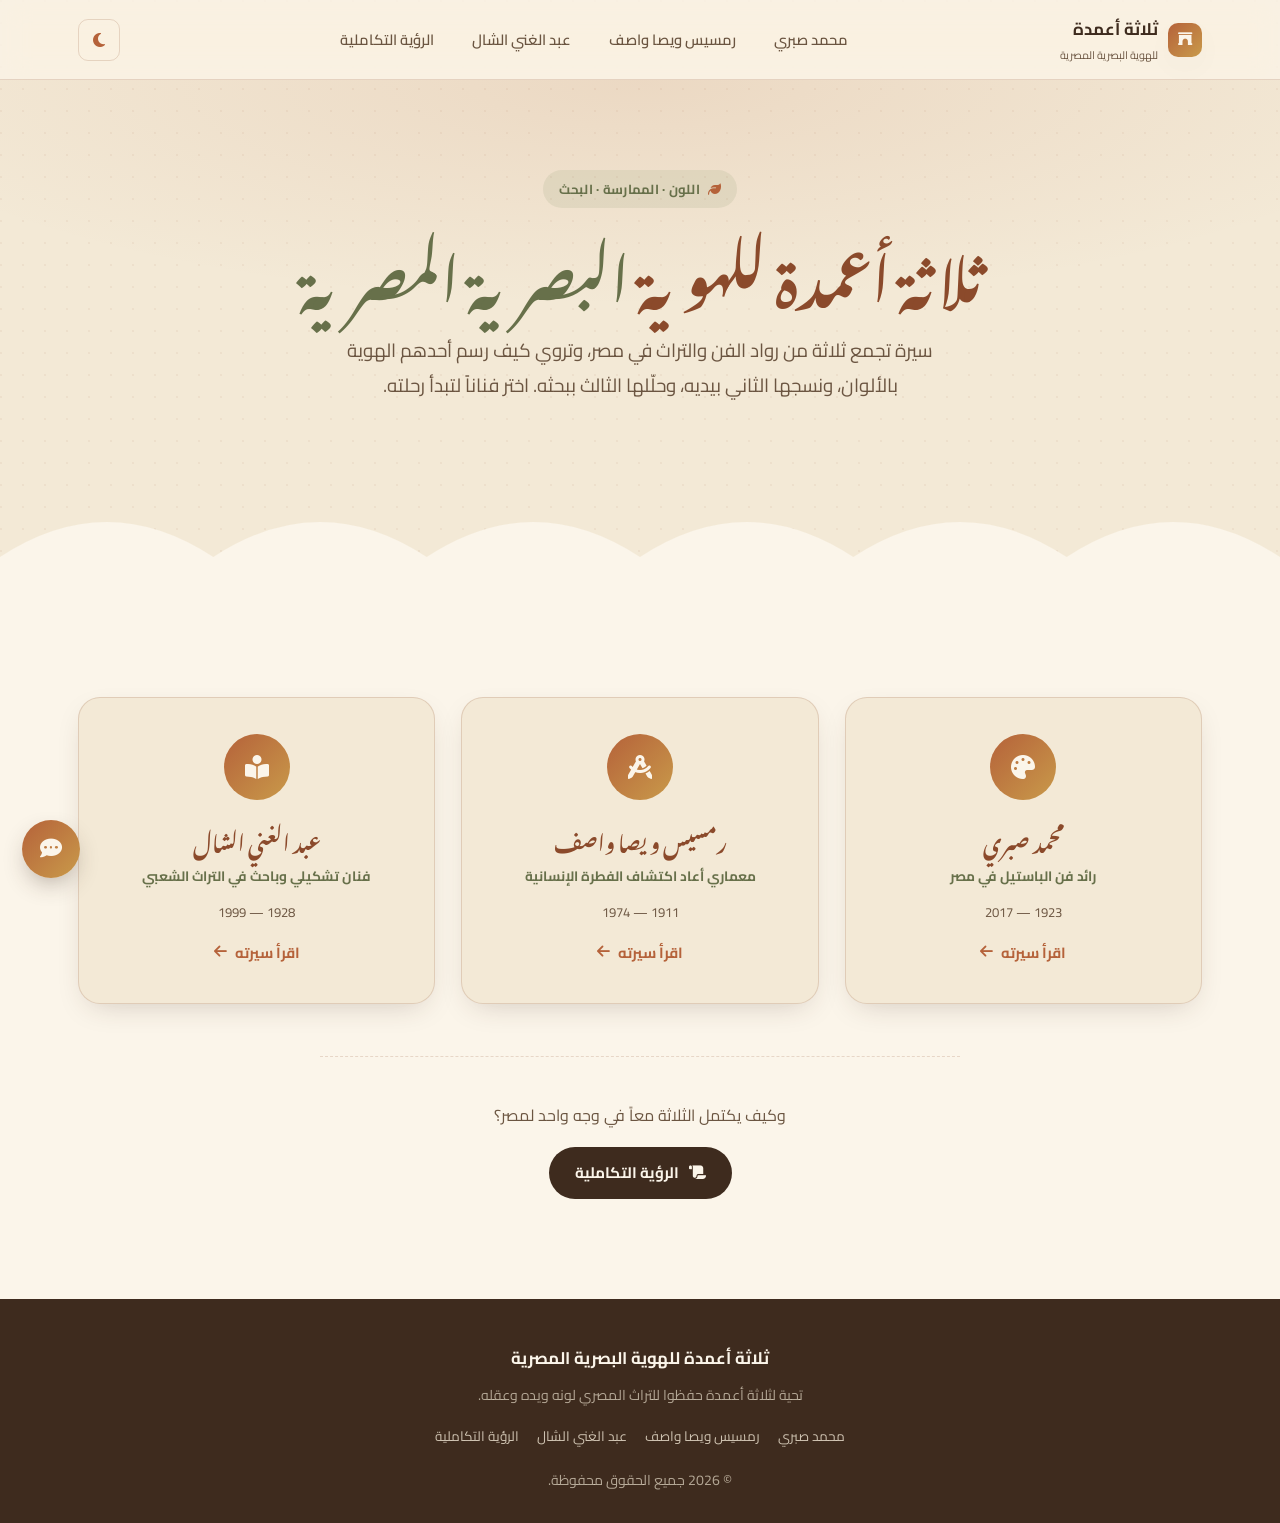
==== index.html @ 42958a95 "Add files via upload" ====
<!DOCTYPE html>
<html lang="ar" dir="rtl">
<head>
<meta charset="UTF-8">
<meta name="viewport" content="width=device-width, initial-scale=1.0">
<script>(function(){try{var t=localStorage.getItem("site-theme");if(!t){t=window.matchMedia("(prefers-color-scheme: dark)").matches?"dark":"light";}document.documentElement.setAttribute("data-theme",t);}catch(e){}})();</script>
<title>ثلاثة أعمدة للهوية البصرية المصرية</title>
<meta name="description" content="محمد صبري، رمسيس ويصا واصف، وعبد الغني الشال — ثلاثة أعمدة شكّلت وعينا بالهوية البصرية المصرية: اللون، الممارسة، والبحث.">
<link rel="icon" href="data:image/svg+xml,%3Csvg xmlns='http://www.w3.org/2000/svg' viewBox='0 0 100 100'%3E%3Crect width='100' height='100' rx='22' fill='%23B5623A'/%3E%3Cpath d='M25 76 V50 A25 25 0 0 1 75 50 V76' fill='none' stroke='%23F3E9D6' stroke-width='9' stroke-linecap='round'/%3E%3Ccircle cx='50' cy='34' r='5' fill='%23F3E9D6'/%3E%3C/svg%3E">
<link rel="preconnect" href="https://fonts.googleapis.com">
<link rel="preconnect" href="https://fonts.gstatic.com" crossorigin>
<link href="https://fonts.googleapis.com/css2?family=Cairo:wght@300;400;500;600;700;800&family=Noto+Nastaliq+Urdu:wght@400;600;700&display=swap" rel="stylesheet">
<link rel="stylesheet" href="https://cdnjs.cloudflare.com/ajax/libs/font-awesome/6.5.1/css/all.min.css">
<link rel="stylesheet" href="style.css">
</head>
<body>

<div id="thread-progress"></div>

<header id="navbar">
  <div class="nav-inner">
    <a class="brand" href="index.html">
      <span class="brand-mark"><i class="fa-solid fa-archway"></i></span>
      <span>ثلاثة أعمدة<br><small>للهوية البصرية المصرية</small></span>
    </a>
    <nav class="nav-links" id="navLinks">
      <a href="sabry.html">محمد صبري</a>
      <a href="wissa.html">رمسيس ويصا واصف</a>
      <a href="shal.html">عبد الغني الشال</a>
      <a href="vision.html">الرؤية التكاملية</a>
    </nav>
    <button id="theme-toggle" aria-label="تبديل الوضع الداكن" title="الوضع الداكن/الفاتح"><i class="fa-solid fa-moon"></i><i class="fa-solid fa-sun"></i></button>
    <button id="nav-toggle" aria-label="فتح القائمة" aria-expanded="false"><i class="fa-solid fa-bars"></i></button>
  </div>
</header>

<section id="top">
  <div class="hero-inner">
    <span class="eyebrow"><i class="fa-solid fa-leaf"></i> اللون · الممارسة · البحث</span>
    <h1 class="hero-title">ثلاثة أعمدة للهوية <span>البصرية المصرية</span></h1>
    <p class="hero-sub">
      سيرة تجمع ثلاثة من رواد الفن والتراث في مصر، وتروي كيف رسم أحدهم الهوية بالألوان،
      ونسجها الثاني بيديه، وحلّلها الثالث ببحثه. اختر فناناً لتبدأ رحلته.
    </p>
  </div>
  <div class="hero-arch" aria-hidden="true">
    <svg viewBox="0 0 1440 150" preserveAspectRatio="none">
      <path d="M0,150 L0,90 Q120,20 240,90 Q360,20 480,90 Q600,20 720,90 Q840,20 960,90 Q1080,20 1200,90 Q1320,20 1440,90 L1440,150 Z" style="fill:var(--cream)"></path>
    </svg>
  </div>
</section>

<section class="picker">
  <div class="container">
    <div class="picker-grid">
      <a class="picker-card reveal" href="sabry.html">
        <div class="p-icon"><i class="fa-solid fa-palette"></i></div>
        <h3>محمد صبري</h3>
        <div class="p-role">رائد فن الباستيل في مصر</div>
        <div class="p-dates">1923 — 2017</div>
        <span class="p-cta">اقرأ سيرته <i class="fa-solid fa-arrow-left"></i></span>
      </a>
      <a class="picker-card reveal" href="wissa.html">
        <div class="p-icon"><i class="fa-solid fa-compass-drafting"></i></div>
        <h3>رمسيس ويصا واصف</h3>
        <div class="p-role">معماري أعاد اكتشاف الفطرة الإنسانية</div>
        <div class="p-dates">1911 — 1974</div>
        <span class="p-cta">اقرأ سيرته <i class="fa-solid fa-arrow-left"></i></span>
      </a>
      <a class="picker-card reveal" href="shal.html">
        <div class="p-icon"><i class="fa-solid fa-book-open-reader"></i></div>
        <h3>عبد الغني الشال</h3>
        <div class="p-role">فنان تشكيلي وباحث في التراث الشعبي</div>
        <div class="p-dates">1928 — 1999</div>
        <span class="p-cta">اقرأ سيرته <i class="fa-solid fa-arrow-left"></i></span>
      </a>
    </div>

    <div class="vision-cta reveal">
      <p>وكيف يكتمل الثلاثة معاً في وجه واحد لمصر؟</p>
      <a class="vision-link" href="vision.html"><i class="fa-solid fa-scroll"></i> الرؤية التكاملية</a>
    </div>
  </div>
</section>

<footer>
  <div class="container">
    <div class="f-brand">ثلاثة أعمدة للهوية البصرية المصرية</div>
    <p>تحية لثلاثة أعمدة حفظوا للتراث المصري لونه ويده وعقله.</p>
    <div class="f-links">
      <a href="sabry.html">محمد صبري</a>
      <a href="wissa.html">رمسيس ويصا واصف</a>
      <a href="shal.html">عبد الغني الشال</a>
      <a href="vision.html">الرؤية التكاملية</a>
    </div>
    <p style="margin-top:18px;">© <span id="year"></span> جميع الحقوق محفوظة.</p>
  </div>
</footer>

<script src="main.js"></script>
<button id="faq-toggle" aria-label="اسأل عن الفنانين الثلاثة" aria-expanded="false"><i class="fa-solid fa-comment-dots"></i></button>
<div id="faq-panel" role="dialog" aria-label="أسئلة عن الفنانين الثلاثة">
  <div class="faq-head">
    <span><i class="fa-solid fa-scroll"></i>اسأل عن الفنانين الثلاثة</span>
    <button id="faq-close" aria-label="إغلاق"><i class="fa-solid fa-xmark"></i></button>
  </div>
  <div class="faq-search-wrap">
    <i class="fa-solid fa-magnifying-glass"></i>
    <input type="text" id="faq-search" placeholder="دوّر على سؤال...">
  </div>
  <div class="faq-list" id="faqList"></div>
</div>
<script src="bot.js"></script>

</body>
</html>
---- style.css ----
/* ===================== Tokens ===================== */
:root{
  --clay:#B5623A;
  --clay-dark:#8B4A2B;
  --clay-soft:#E7B79A;
  --pistachio:#8A9468;
  --pistachio-dark:#67704A;
  --beige:#F3E9D6;
  --cream:#FBF5EA;
  --ink:#3E2B1E;
  --ink-soft:#6B5541;
  --gold:#C99A4A;
  --border-soft:rgba(139,74,43,.18);
  --shadow-soft:0 10px 30px -12px rgba(62,43,30,.25);
  --radius-lg:22px;
  --radius-md:14px;
  --container:1180px;

  /* fixed tokens: stay constant across themes (footer stays a stable dark band) */
  --footer-bg:#3E2B1E;
  --footer-text:#F3E9D6;
}

/* ===================== Dark theme ===================== */
:root[data-theme="dark"]{
  --clay:#DD8B5D;
  --clay-dark:#F0AC81;
  --clay-soft:#5B3A26;
  --pistachio:#AEBB8C;
  --pistachio-dark:#CBD6AC;
  --beige:#221812;
  --cream:#2E2219;
  --ink:#F3E9D6;
  --ink-soft:#C9B79E;
  --gold:#E2B876;
  --border-soft:rgba(243,233,214,.14);
  --shadow-soft:0 12px 30px -12px rgba(0,0,0,.55);
}
:root[data-theme="dark"] body{
  background-image:radial-gradient(circle at 1px 1px, rgba(243,233,214,.05) 1px, transparent 1px);
}

*,*::before,*::after{box-sizing:border-box;}
html{scroll-behavior:smooth;}
@media (prefers-reduced-motion:reduce){
  html{scroll-behavior:auto;}
  *,*::before,*::after{animation-duration:.001ms !important;animation-iteration-count:1 !important;transition-duration:.001ms !important;scroll-behavior:auto !important;}
}
body{
  margin:0;
  background:var(--beige);
  color:var(--ink);
  font-family:'Cairo',sans-serif;
  line-height:1.85;
  -webkit-font-smoothing:antialiased;
}
h1,h2,h3,.display{
  font-family:'Noto Nastaliq Urdu','Cairo',serif;
  font-weight:700;
  margin:0;
  color:var(--ink);
}
p{margin:0;}
a{color:inherit;text-decoration:none;}
ul{margin:0;padding:0;list-style:none;}
img{max-width:100%;display:block;}
.container{max-width:var(--container);margin:0 auto;padding:0 28px;}
section{position:relative;}
::selection{background:var(--clay-soft);color:var(--ink);}
:focus-visible{outline:3px solid var(--gold);outline-offset:3px;border-radius:4px;}

body{
  background-image:radial-gradient(circle at 1px 1px, rgba(139,74,43,.06) 1px, transparent 1px);
  background-size:22px 22px;
}

/* ===================== Scroll thread ===================== */
#thread-progress{
  position:fixed; top:0; right:0; left:0; height:5px; z-index:1100;
  background:repeating-linear-gradient(115deg, rgba(255,255,255,.55) 0 6px, transparent 6px 12px), linear-gradient(90deg,var(--pistachio-dark),var(--gold),var(--clay));
  background-size:100% 100%, 300% 100%;
  transform-origin:right center; transform:scaleX(0);
  transition:transform .12s linear;
}

/* ===================== Navbar ===================== */
#navbar{
  position:sticky; top:0; z-index:1000;
  background:rgba(251,245,234,.68);
  backdrop-filter:blur(14px) saturate(140%);
  -webkit-backdrop-filter:blur(14px) saturate(140%);
  border-bottom:1px solid var(--border-soft);
}
.nav-inner{display:flex;align-items:center;justify-content:space-between;padding:14px 28px;max-width:var(--container);margin:0 auto;}
.brand{display:flex;align-items:center;gap:10px;font-weight:700;font-size:1.05rem;}
.brand-mark{
  width:34px;height:34px;border-radius:10px;
  background:linear-gradient(135deg,var(--clay),var(--gold));
  display:flex;align-items:center;justify-content:center;color:var(--cream);font-size:.9rem;
  box-shadow:var(--shadow-soft); flex:none;
}
.brand small{display:block;font-weight:400;font-size:.68rem;color:var(--ink-soft);}
.nav-links{display:flex;gap:6px;}
.nav-links a{padding:9px 16px;border-radius:999px;font-size:.92rem;font-weight:600;color:var(--ink-soft);transition:background .25s,color .25s;}
.nav-links a:hover{background:rgba(181,98,58,.1);color:var(--clay-dark);}
.nav-links a.active{background:var(--clay);color:var(--cream);}
#nav-toggle{display:none;background:none;border:1px solid var(--border-soft);border-radius:10px;width:42px;height:42px;font-size:1.1rem;color:var(--ink);cursor:pointer;}
#theme-toggle{
  background:none;border:1px solid var(--border-soft);border-radius:10px;
  width:42px;height:42px;font-size:1rem;color:var(--clay);cursor:pointer;
  display:flex;align-items:center;justify-content:center;margin-inline-start:8px;
  transition:background .25s,transform .25s;flex:none;
}
#theme-toggle:hover{background:rgba(181,98,58,.1);transform:rotate(-14deg);}
:root[data-theme="dark"] #theme-toggle i.fa-moon{display:none;}
:root:not([data-theme="dark"]) #theme-toggle i.fa-sun{display:none;}

@media (max-width:860px){
  .nav-links{
    position:fixed; inset:64px 0 auto 0; margin:0 12px;
    background:rgba(251,245,234,.97); backdrop-filter:blur(14px);
    border:1px solid var(--border-soft); border-radius:var(--radius-md);
    flex-direction:column; padding:10px; box-shadow:var(--shadow-soft);
    transform:translateY(-14px); opacity:0; pointer-events:none; transition:.25s ease;
  }
  .nav-links.open{transform:translateY(0);opacity:1;pointer-events:auto;}
  .nav-links a{width:100%;text-align:center;}
  #nav-toggle{display:block;}
}

/* ===================== Hero (home) ===================== */
#top{
  padding:90px 0 0;
  background:radial-gradient(ellipse 90% 60% at 50% 0%, rgba(181,98,58,.12), transparent 70%);
  overflow:hidden;
}
.eyebrow{
  display:inline-flex;align-items:center;gap:8px;font-size:.82rem;font-weight:700;letter-spacing:.02em;
  color:var(--pistachio-dark); background:rgba(138,148,104,.14); padding:7px 16px;border-radius:999px;margin-bottom:22px;
}
.eyebrow i{color:var(--clay);}
.hero-inner{text-align:center;max-width:880px;margin:0 auto;padding:0 28px;}
.hero-title{font-size:clamp(2.1rem,4.6vw + .6rem,3.6rem);line-height:1.4;color:var(--clay-dark);}
.hero-title span{color:var(--pistachio-dark);}
.hero-sub{margin:22px auto 0;max-width:620px;font-size:clamp(1rem,1.1vw + .7rem,1.18rem);color:var(--ink-soft);}
.hero-arch{margin-top:64px;height:150px;position:relative;}
.hero-arch svg{position:absolute;bottom:0;width:100%;height:100%;display:block;}

/* ===================== Home artist-picker cards ===================== */
.picker{padding:80px 0 100px;background:var(--cream);}
.picker-grid{display:grid;grid-template-columns:repeat(3,1fr);gap:26px;}
.picker-card{
  display:block; background:var(--beige); border:1px solid var(--border-soft); border-radius:var(--radius-lg);
  padding:36px 26px; text-align:center; box-shadow:var(--shadow-soft);
  transition:transform .3s ease, box-shadow .3s ease, background .3s ease;
}
.picker-card:hover{transform:translateY(-6px); background:var(--cream); box-shadow:0 18px 40px -14px rgba(62,43,30,.32);}
.picker-card .p-icon{
  width:66px;height:66px;border-radius:50%;margin:0 auto 20px;display:flex;align-items:center;justify-content:center;
  background:linear-gradient(135deg,var(--clay),var(--gold)); color:var(--cream); font-size:1.5rem;
}
.picker-card h3{font-size:1.3rem;color:var(--clay-dark);margin-bottom:6px;}
.picker-card .p-role{font-weight:700;font-size:.85rem;color:var(--pistachio-dark);margin-bottom:10px;}
.picker-card .p-dates{font-size:.82rem;color:var(--ink-soft);margin-bottom:14px;}
.picker-card .p-cta{display:inline-flex;align-items:center;gap:8px;font-weight:700;color:var(--clay);font-size:.92rem;}
.picker-card .p-cta i{transition:transform .25s;}
.picker-card:hover .p-cta i{transform:translateX(-4px);}

.vision-cta{
  max-width:640px;margin:52px auto 0;text-align:center;
  border-top:1px dashed var(--border-soft);padding-top:44px;
}
.vision-cta p{color:var(--ink-soft);margin-bottom:16px;}
.vision-link{
  display:inline-flex;align-items:center;gap:10px;padding:12px 26px;border-radius:999px;
  background:var(--ink);color:var(--cream);font-weight:700;font-size:.95rem;transition:background .25s;
}
.vision-link:hover{background:var(--clay-dark);}

@media (max-width:860px){.picker-grid{grid-template-columns:1fr;}}

/* ===================== Artist page sections ===================== */
.section-pad{padding:100px 0;}
.section-head{max-width:720px;margin:0 auto 56px;text-align:center;}
.section-icon{
  width:60px;height:60px;border-radius:16px;margin:0 auto 20px;display:flex;align-items:center;justify-content:center;
  background:linear-gradient(135deg,var(--clay),var(--gold));color:var(--cream);font-size:1.4rem;box-shadow:var(--shadow-soft);
}
.section-eyebrow{font-size:.85rem;font-weight:700;color:var(--pistachio-dark);margin-bottom:10px;}
.section-title{font-size:clamp(1.7rem,2.2vw + .8rem,2.5rem);color:var(--clay-dark);}
.section-dates{font-family:'Cairo',sans-serif;font-size:.95rem;color:var(--ink-soft);margin-top:8px;font-weight:600;}
.section-lede{margin-top:16px;color:var(--ink-soft);font-size:1.02rem;}

.tint-a{background:var(--beige);}
.tint-b{background:var(--cream);}

.ornament{display:flex;align-items:center;justify-content:center;gap:14px;padding-top:6px;}
.ornament .line{height:1px;width:70px;background:linear-gradient(90deg,transparent,var(--border-soft),transparent);}
.ornament i{color:var(--gold);font-size:.8rem;}

.group{margin-bottom:46px;}
.group:last-child{margin-bottom:0;}
.group-title{display:flex;align-items:center;gap:10px;font-weight:800;font-size:1.08rem;color:var(--clay-dark);margin-bottom:20px;}
.group-title::before{content:'';width:8px;height:8px;border-radius:2px;background:var(--pistachio);transform:rotate(45deg);flex:none;}
.cards{display:grid;grid-template-columns:repeat(auto-fit,minmax(260px,1fr));gap:18px;}
.card{
  background:var(--cream); border:1px solid var(--border-soft); border-radius:var(--radius-md);
  padding:22px 22px 20px; box-shadow:var(--shadow-soft);
  opacity:0; transform:translateY(18px); transition:opacity .6s ease, transform .6s ease;
}
.tint-a .card{background:var(--cream);}
.tint-b .card{background:var(--beige);}
.card.in-view{opacity:1;transform:translateY(0);}
.card i.card-ic{color:var(--clay);font-size:1.1rem;margin-left:8px;}
.card p{color:var(--ink-soft);font-size:.96rem;}
.card strong{color:var(--ink);}

/* prev/next page nav at bottom of artist pages */
.page-nav{display:flex;justify-content:space-between;gap:16px;padding:50px 0;flex-wrap:wrap;}
.page-nav a{
  display:flex;align-items:center;gap:10px;padding:14px 22px;border-radius:var(--radius-md);
  background:var(--cream);border:1px solid var(--border-soft);box-shadow:var(--shadow-soft);
  font-weight:700;color:var(--ink);transition:transform .25s,background .25s;flex:1 1 220px;
}
.page-nav a:hover{background:var(--clay);color:var(--cream);transform:translateY(-3px);}
.page-nav a:hover i{color:var(--cream);}
.page-nav a i{color:var(--clay);transition:color .25s;}
.page-nav .next{justify-content:flex-end;text-align:left;}
.page-nav .prev{justify-content:flex-start;}
.page-nav small{display:block;font-size:.72rem;font-weight:400;color:var(--ink-soft);}

/* ===================== Vision page ===================== */
#vision-hero{background:linear-gradient(180deg,var(--cream),var(--beige));padding:110px 0 90px;}
.vision-grid{display:grid;grid-template-columns:repeat(3,1fr);gap:34px;position:relative;margin-top:20px;}
.thread-svg{position:absolute;top:70px;right:0;left:0;width:100%;height:40px;z-index:0;}
.vision-col{
  position:relative;z-index:1;background:var(--cream);border:1px solid var(--border-soft);border-radius:var(--radius-lg);
  padding:34px 24px;text-align:center;box-shadow:var(--shadow-soft);
}
.vision-col .v-icon{
  width:64px;height:64px;border-radius:50%;margin:0 auto 18px;display:flex;align-items:center;justify-content:center;
  background:var(--beige);border:2px solid var(--clay);color:var(--clay-dark);font-size:1.35rem;
}
.vision-col h3{font-size:1.25rem;color:var(--clay-dark);margin-bottom:6px;}
.vision-col .v-role{font-weight:700;color:var(--pistachio-dark);font-size:.92rem;margin-bottom:12px;}
.vision-col p{color:var(--ink-soft);font-size:.95rem;}

.closing-reflection{max-width:760px;margin:70px auto 0;text-align:center;position:relative;}
.closing-reflection .flourish{font-size:1.6rem;color:var(--gold);display:block;margin-bottom:10px;}
.closing-reflection p{
  font-family:'Noto Nastaliq Urdu','Cairo',serif;font-size:clamp(1.25rem,1.6vw + .8rem,1.65rem);line-height:2;color:var(--ink);
}
.closing-reflection .sig{margin-top:18px;font-size:.85rem;color:var(--ink-soft);font-weight:600;}

@media (max-width:860px){
  .vision-grid{grid-template-columns:1fr;gap:22px;}
  .thread-svg{display:none;}
}

/* ===================== Footer ===================== */
footer{background:var(--footer-bg);color:var(--footer-text);padding:44px 0 30px;text-align:center;}
footer .f-brand{font-weight:700;font-size:1.05rem;color:var(--cream);margin-bottom:8px;}
footer p{color:rgba(243,233,214,.65);font-size:.88rem;}
footer .f-links{margin-top:16px;display:flex;justify-content:center;flex-wrap:wrap;gap:18px;font-size:.85rem;}
footer .f-links a{color:rgba(243,233,214,.8);transition:color .2s;}
footer .f-links a:hover{color:var(--gold);}

/* ===================== FAQ Bot Widget ===================== */
#faq-toggle{
  position:fixed; bottom:22px; left:22px; z-index:1200;
  width:58px;height:58px;border-radius:50%;border:none;cursor:pointer;
  background:linear-gradient(135deg,var(--clay),var(--gold));
  color:var(--cream);font-size:1.35rem;
  display:flex;align-items:center;justify-content:center;
  box-shadow:0 10px 26px -8px rgba(62,43,30,.45);
  animation:faqPulse 2.6s ease-in-out infinite;
}
@keyframes faqPulse{
  0%,100%{box-shadow:0 10px 26px -8px rgba(62,43,30,.45), 0 0 0 0 rgba(181,98,58,.35);}
  50%{box-shadow:0 10px 26px -8px rgba(62,43,30,.45), 0 0 0 10px rgba(181,98,58,0);}
}
@media (prefers-reduced-motion:reduce){#faq-toggle{animation:none;}}

#faq-panel{
  position:fixed; bottom:90px; left:22px; z-index:1200;
  width:min(340px, calc(100vw - 44px));
  max-height:min(480px, calc(100vh - 140px));
  background:var(--cream);
  border:1px solid var(--border-soft);
  border-radius:var(--radius-lg);
  box-shadow:var(--shadow-soft);
  display:flex; flex-direction:column;
  overflow:hidden;
  transform:translateY(16px) scale(.97); opacity:0; pointer-events:none;
  transition:opacity .2s ease, transform .2s ease;
}
#faq-panel.open{transform:translateY(0) scale(1); opacity:1; pointer-events:auto;}

.faq-head{
  display:flex;align-items:center;justify-content:space-between;
  padding:16px 18px; background:linear-gradient(135deg,var(--clay),var(--clay-dark));
  color:var(--cream); font-weight:700; font-size:.95rem; flex:none;
}
.faq-head i{margin-left:8px;}
#faq-close{background:none;border:none;color:var(--cream);font-size:1rem;cursor:pointer;padding:4px;}

.faq-search-wrap{
  display:flex;align-items:center;gap:8px;
  margin:14px 16px 6px; padding:9px 14px;
  background:var(--beige); border:1px solid var(--border-soft); border-radius:999px;
  flex:none;
}
.faq-search-wrap i{color:var(--ink-soft);font-size:.85rem;}
#faq-search{
  border:none;background:transparent;outline:none;font-family:'Cairo',sans-serif;
  font-size:.88rem;color:var(--ink);width:100%;
}

.faq-list{overflow-y:auto;padding:8px 14px 16px;flex:1;}
.faq-empty{color:var(--ink-soft);font-size:.88rem;text-align:center;padding:20px 0;}
.faq-item{border-bottom:1px solid var(--border-soft);}
.faq-item:last-child{border-bottom:none;}
.faq-q{
  width:100%;display:flex;align-items:center;justify-content:space-between;gap:10px;
  background:none;border:none;cursor:pointer;text-align:right;
  padding:12px 2px; font-family:'Cairo',sans-serif;font-weight:700;font-size:.88rem;color:var(--ink);
}
.faq-q i{color:var(--clay);font-size:.75rem;transition:transform .25s;flex:none;}
.faq-item.open .faq-q i{transform:rotate(180deg);}
.faq-a{max-height:0;overflow:hidden;transition:max-height .3s ease;}
.faq-item.open .faq-a{max-height:220px;}
.faq-a p{padding:0 2px 14px;color:var(--ink-soft);font-size:.85rem;line-height:1.8;}

@media (max-width:480px){
  #faq-toggle{bottom:16px;left:16px;width:52px;height:52px;font-size:1.2rem;}
  #faq-panel{bottom:78px;left:12px;}
}
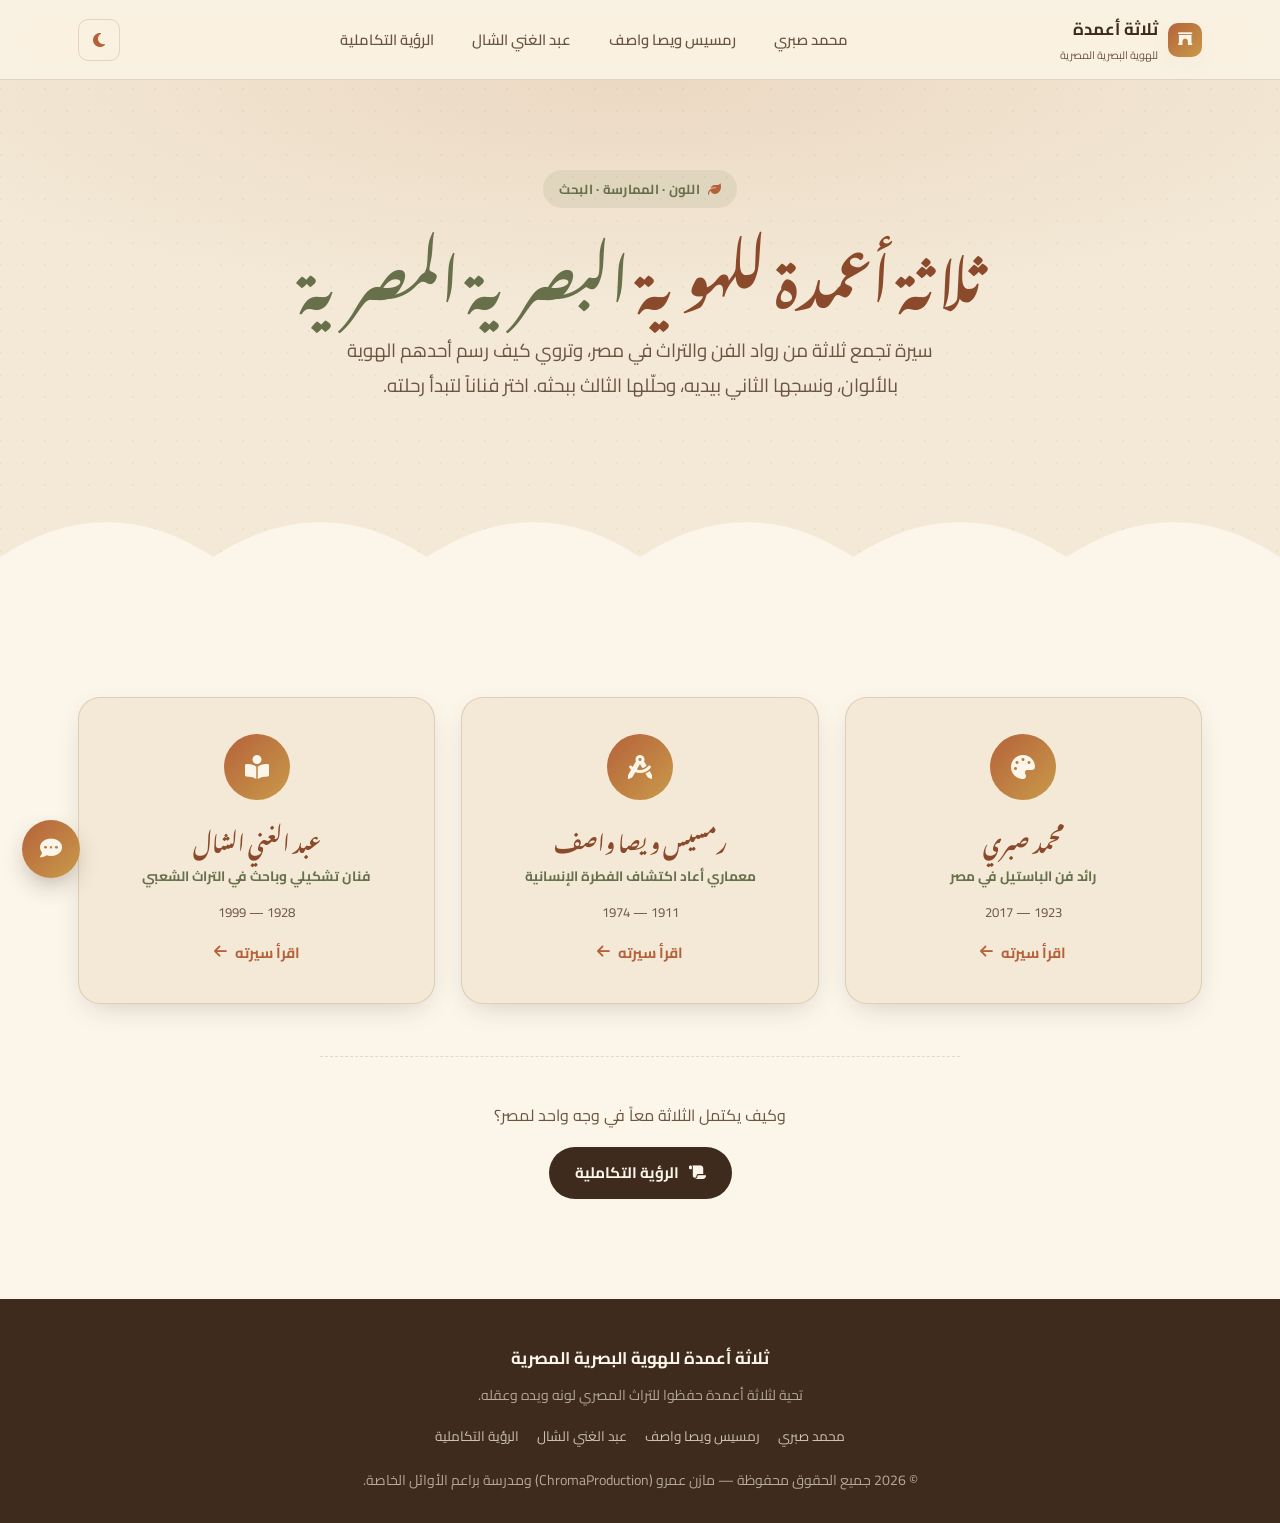
==== commit 47cbdec7: "Add files via upload" ====
--- a/index.html
+++ b/index.html
@@ -93,7 +93,7 @@
       <a href="shal.html">عبد الغني الشال</a>
       <a href="vision.html">الرؤية التكاملية</a>
     </div>
-    <p style="margin-top:18px;">© <span id="year"></span> جميع الحقوق محفوظة.</p>
+    <p style="margin-top:18px;">© <span id="year"></span> جميع الحقوق محفوظة — مازن عمرو (ChromaProduction) ومدرسة براعم الأوائل الخاصة.</p>
   </div>
 </footer>
 
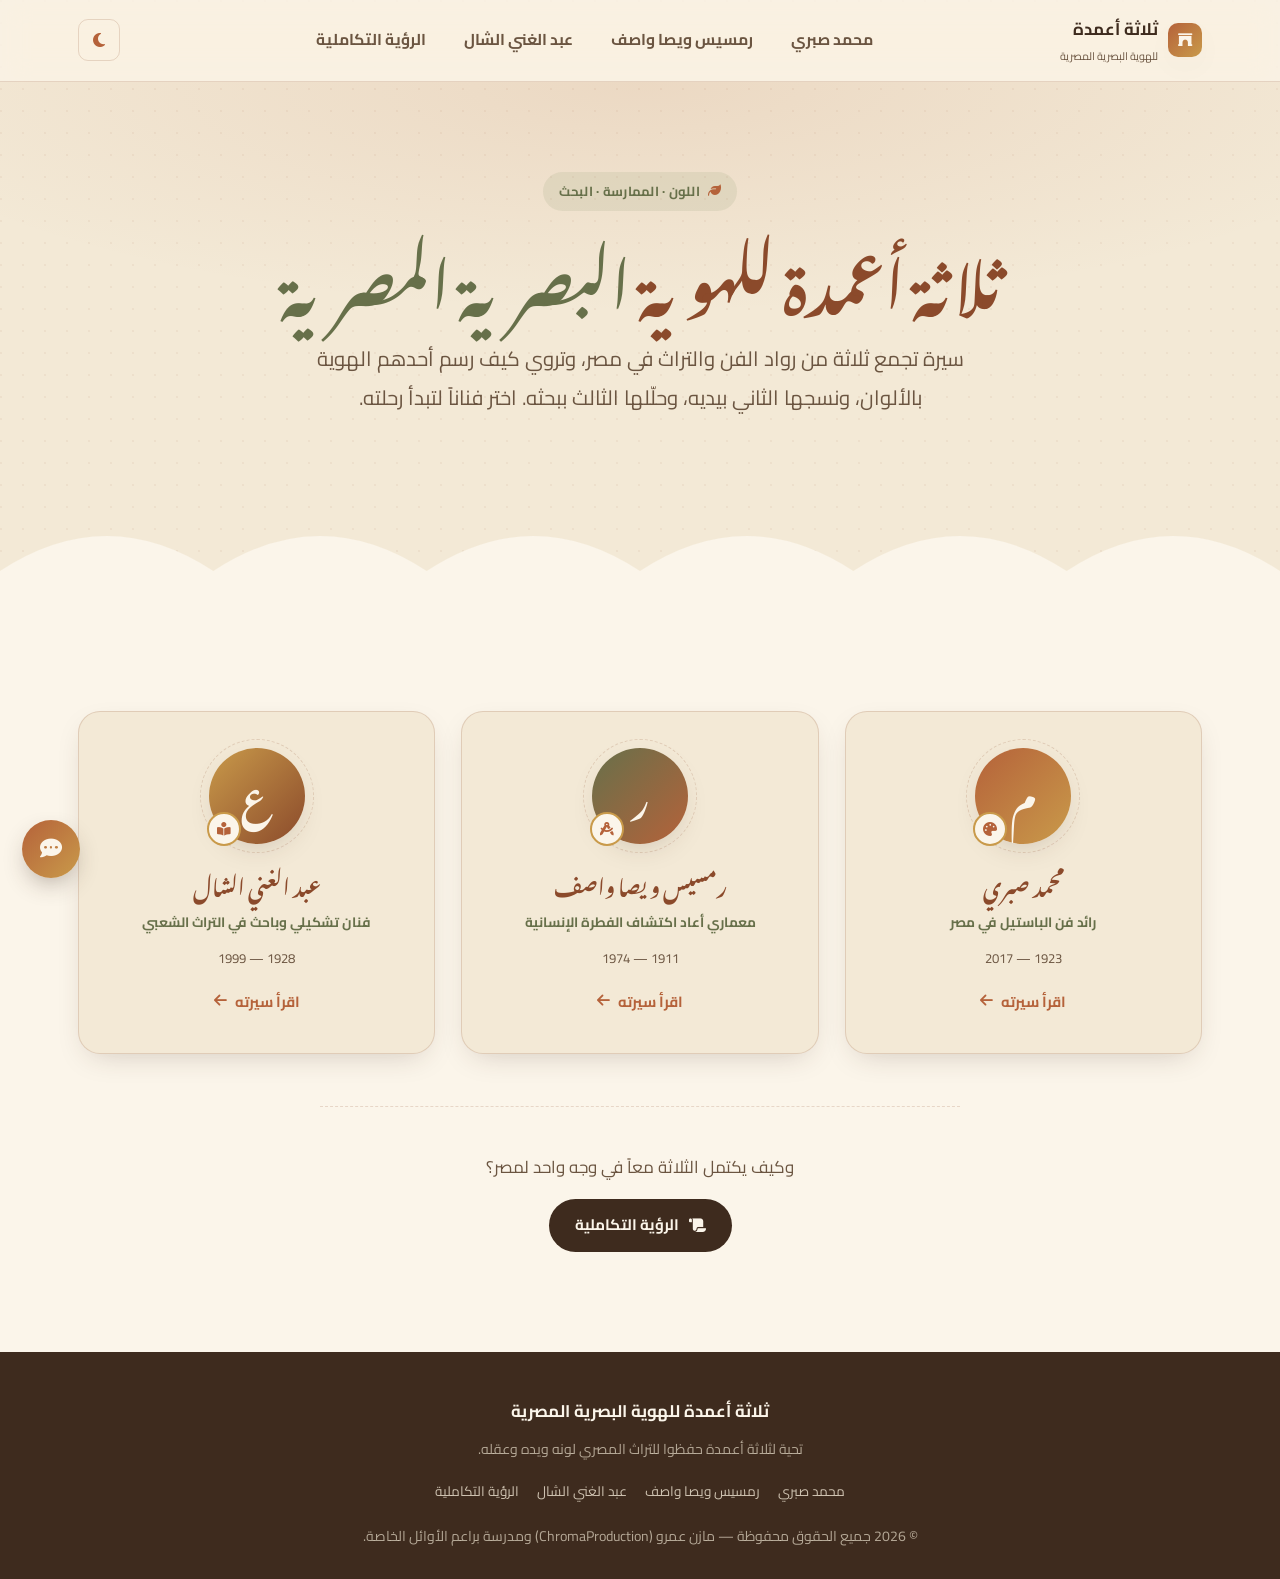
==== commit bfd31f46: "Add files via upload" ====
--- a/index.html
+++ b/index.html
@@ -54,21 +54,21 @@
   <div class="container">
     <div class="picker-grid">
       <a class="picker-card reveal" href="sabry.html">
-        <div class="p-icon"><i class="fa-solid fa-palette"></i></div>
+        <div class="avatar avatar-md avatar-sabry p-icon">م<span class="avatar-badge"><i class="fa-solid fa-palette"></i></span></div>
         <h3>محمد صبري</h3>
         <div class="p-role">رائد فن الباستيل في مصر</div>
         <div class="p-dates">1923 — 2017</div>
         <span class="p-cta">اقرأ سيرته <i class="fa-solid fa-arrow-left"></i></span>
       </a>
       <a class="picker-card reveal" href="wissa.html">
-        <div class="p-icon"><i class="fa-solid fa-compass-drafting"></i></div>
+        <div class="avatar avatar-md avatar-wissa p-icon">ر<span class="avatar-badge"><i class="fa-solid fa-compass-drafting"></i></span></div>
         <h3>رمسيس ويصا واصف</h3>
         <div class="p-role">معماري أعاد اكتشاف الفطرة الإنسانية</div>
         <div class="p-dates">1911 — 1974</div>
         <span class="p-cta">اقرأ سيرته <i class="fa-solid fa-arrow-left"></i></span>
       </a>
       <a class="picker-card reveal" href="shal.html">
-        <div class="p-icon"><i class="fa-solid fa-book-open-reader"></i></div>
+        <div class="avatar avatar-md avatar-shal p-icon">ع<span class="avatar-badge"><i class="fa-solid fa-book-open-reader"></i></span></div>
         <h3>عبد الغني الشال</h3>
         <div class="p-role">فنان تشكيلي وباحث في التراث الشعبي</div>
         <div class="p-dates">1928 — 1999</div>
--- a/style.css
+++ b/style.css
@@ -19,6 +19,7 @@
   /* fixed tokens: stay constant across themes (footer stays a stable dark band) */
   --footer-bg:#3E2B1E;
   --footer-text:#F3E9D6;
+  --cream-rgb:251,245,234;
 }
 
 /* ===================== Dark theme ===================== */
@@ -35,6 +36,7 @@
   --gold:#E2B876;
   --border-soft:rgba(243,233,214,.14);
   --shadow-soft:0 12px 30px -12px rgba(0,0,0,.55);
+  --cream-rgb:46,34,25;
 }
 :root[data-theme="dark"] body{
   background-image:radial-gradient(circle at 1px 1px, rgba(243,233,214,.05) 1px, transparent 1px);
@@ -51,7 +53,8 @@
   background:var(--beige);
   color:var(--ink);
   font-family:'Cairo',sans-serif;
-  line-height:1.85;
+  font-size:17px;
+  line-height:1.9;
   -webkit-font-smoothing:antialiased;
 }
 h1,h2,h3,.display{
@@ -86,7 +89,7 @@
 /* ===================== Navbar ===================== */
 #navbar{
   position:sticky; top:0; z-index:1000;
-  background:rgba(251,245,234,.68);
+  background:rgba(var(--cream-rgb),.68);
   backdrop-filter:blur(14px) saturate(140%);
   -webkit-backdrop-filter:blur(14px) saturate(140%);
   border-bottom:1px solid var(--border-soft);
@@ -101,7 +104,7 @@
 }
 .brand small{display:block;font-weight:400;font-size:.68rem;color:var(--ink-soft);}
 .nav-links{display:flex;gap:6px;}
-.nav-links a{padding:9px 16px;border-radius:999px;font-size:.92rem;font-weight:600;color:var(--ink-soft);transition:background .25s,color .25s;}
+.nav-links a{padding:9px 16px;border-radius:999px;font-size:.98rem;font-weight:700;color:var(--ink-soft);transition:background .25s,color .25s;}
 .nav-links a:hover{background:rgba(181,98,58,.1);color:var(--clay-dark);}
 .nav-links a.active{background:var(--clay);color:var(--cream);}
 #nav-toggle{display:none;background:none;border:1px solid var(--border-soft);border-radius:10px;width:42px;height:42px;font-size:1.1rem;color:var(--ink);cursor:pointer;}
@@ -118,7 +121,7 @@
 @media (max-width:860px){
   .nav-links{
     position:fixed; inset:64px 0 auto 0; margin:0 12px;
-    background:rgba(251,245,234,.97); backdrop-filter:blur(14px);
+    background:rgba(var(--cream-rgb),.97); backdrop-filter:blur(14px);
     border:1px solid var(--border-soft); border-radius:var(--radius-md);
     flex-direction:column; padding:10px; box-shadow:var(--shadow-soft);
     transform:translateY(-14px); opacity:0; pointer-events:none; transition:.25s ease;
@@ -140,9 +143,9 @@
 }
 .eyebrow i{color:var(--clay);}
 .hero-inner{text-align:center;max-width:880px;margin:0 auto;padding:0 28px;}
-.hero-title{font-size:clamp(2.1rem,4.6vw + .6rem,3.6rem);line-height:1.4;color:var(--clay-dark);}
+.hero-title{font-size:clamp(2.3rem,4.8vw + .8rem,3.8rem);line-height:1.4;color:var(--clay-dark);}
 .hero-title span{color:var(--pistachio-dark);}
-.hero-sub{margin:22px auto 0;max-width:620px;font-size:clamp(1rem,1.1vw + .7rem,1.18rem);color:var(--ink-soft);}
+.hero-sub{margin:22px auto 0;max-width:660px;font-size:clamp(1.08rem,1.2vw + .75rem,1.28rem);color:var(--ink-soft);}
 .hero-arch{margin-top:64px;height:150px;position:relative;}
 .hero-arch svg{position:absolute;bottom:0;width:100%;height:100%;display:block;}
 
@@ -155,10 +158,7 @@
   transition:transform .3s ease, box-shadow .3s ease, background .3s ease;
 }
 .picker-card:hover{transform:translateY(-6px); background:var(--cream); box-shadow:0 18px 40px -14px rgba(62,43,30,.32);}
-.picker-card .p-icon{
-  width:66px;height:66px;border-radius:50%;margin:0 auto 20px;display:flex;align-items:center;justify-content:center;
-  background:linear-gradient(135deg,var(--clay),var(--gold)); color:var(--cream); font-size:1.5rem;
-}
+.picker-card .p-icon{margin:0 auto 20px;}
 .picker-card h3{font-size:1.3rem;color:var(--clay-dark);margin-bottom:6px;}
 .picker-card .p-role{font-weight:700;font-size:.85rem;color:var(--pistachio-dark);margin-bottom:10px;}
 .picker-card .p-dates{font-size:.82rem;color:var(--ink-soft);margin-bottom:14px;}
@@ -182,14 +182,11 @@
 /* ===================== Artist page sections ===================== */
 .section-pad{padding:100px 0;}
 .section-head{max-width:720px;margin:0 auto 56px;text-align:center;}
-.section-icon{
-  width:60px;height:60px;border-radius:16px;margin:0 auto 20px;display:flex;align-items:center;justify-content:center;
-  background:linear-gradient(135deg,var(--clay),var(--gold));color:var(--cream);font-size:1.4rem;box-shadow:var(--shadow-soft);
-}
+.section-icon{margin:0 auto 22px;}
 .section-eyebrow{font-size:.85rem;font-weight:700;color:var(--pistachio-dark);margin-bottom:10px;}
-.section-title{font-size:clamp(1.7rem,2.2vw + .8rem,2.5rem);color:var(--clay-dark);}
+.section-title{font-size:clamp(1.9rem,2.4vw + .9rem,2.7rem);color:var(--clay-dark);}
 .section-dates{font-family:'Cairo',sans-serif;font-size:.95rem;color:var(--ink-soft);margin-top:8px;font-weight:600;}
-.section-lede{margin-top:16px;color:var(--ink-soft);font-size:1.02rem;}
+.section-lede{margin-top:16px;color:var(--ink-soft);font-size:1.1rem;}
 
 .tint-a{background:var(--beige);}
 .tint-b{background:var(--cream);}
@@ -212,7 +209,7 @@
 .tint-b .card{background:var(--beige);}
 .card.in-view{opacity:1;transform:translateY(0);}
 .card i.card-ic{color:var(--clay);font-size:1.1rem;margin-left:8px;}
-.card p{color:var(--ink-soft);font-size:.96rem;}
+.card p{color:var(--ink-soft);font-size:1.04rem;}
 .card strong{color:var(--ink);}
 
 /* prev/next page nav at bottom of artist pages */
@@ -237,10 +234,7 @@
   position:relative;z-index:1;background:var(--cream);border:1px solid var(--border-soft);border-radius:var(--radius-lg);
   padding:34px 24px;text-align:center;box-shadow:var(--shadow-soft);
 }
-.vision-col .v-icon{
-  width:64px;height:64px;border-radius:50%;margin:0 auto 18px;display:flex;align-items:center;justify-content:center;
-  background:var(--beige);border:2px solid var(--clay);color:var(--clay-dark);font-size:1.35rem;
-}
+.vision-col .v-icon{margin:0 auto 18px;}
 .vision-col h3{font-size:1.25rem;color:var(--clay-dark);margin-bottom:6px;}
 .vision-col .v-role{font-weight:700;color:var(--pistachio-dark);font-size:.92rem;margin-bottom:12px;}
 .vision-col p{color:var(--ink-soft);font-size:.95rem;}
@@ -335,3 +329,36 @@
   #faq-toggle{bottom:16px;left:16px;width:52px;height:52px;font-size:1.2rem;}
   #faq-panel{bottom:78px;left:12px;}
 }
+
+/* ===================== Artist Avatars (design-only, no real photos) ===================== */
+.avatar{
+  position:relative; border-radius:50%;
+  display:flex; align-items:center; justify-content:center;
+  font-family:'Noto Nastaliq Urdu','Cairo',serif; font-weight:700; color:var(--cream);
+  box-shadow:var(--shadow-soft); flex:none;
+}
+.avatar::before{
+  content:''; position:absolute; inset:-9px; border-radius:50%;
+  border:1.5px dashed var(--border-soft);
+}
+.avatar .avatar-badge{
+  position:absolute; bottom:-2%; left:-2%;
+  border-radius:50%; background:var(--cream); border:2px solid var(--gold);
+  display:flex; align-items:center; justify-content:center; color:var(--clay);
+}
+
+.avatar-sabry{background:linear-gradient(135deg,var(--clay),var(--gold));}
+.avatar-wissa{background:linear-gradient(135deg,var(--pistachio-dark),var(--clay));}
+.avatar-shal{background:linear-gradient(135deg,var(--gold),var(--clay-dark));}
+
+.avatar-lg{width:150px;height:150px;font-size:3.6rem;margin:0 auto 24px;}
+.avatar-lg .avatar-badge{width:46px;height:46px;font-size:1.15rem;}
+.avatar-md{width:96px;height:96px;font-size:2.2rem;margin:0 auto 20px;}
+.avatar-md .avatar-badge{width:34px;height:34px;font-size:.85rem;}
+.avatar-sm{width:78px;height:78px;font-size:1.8rem;margin:0 auto 18px;}
+.avatar-sm .avatar-badge{width:28px;height:28px;font-size:.72rem;}
+
+@media (max-width:480px){
+  .avatar-lg{width:120px;height:120px;font-size:2.9rem;}
+  .avatar-lg .avatar-badge{width:40px;height:40px;font-size:1rem;}
+}
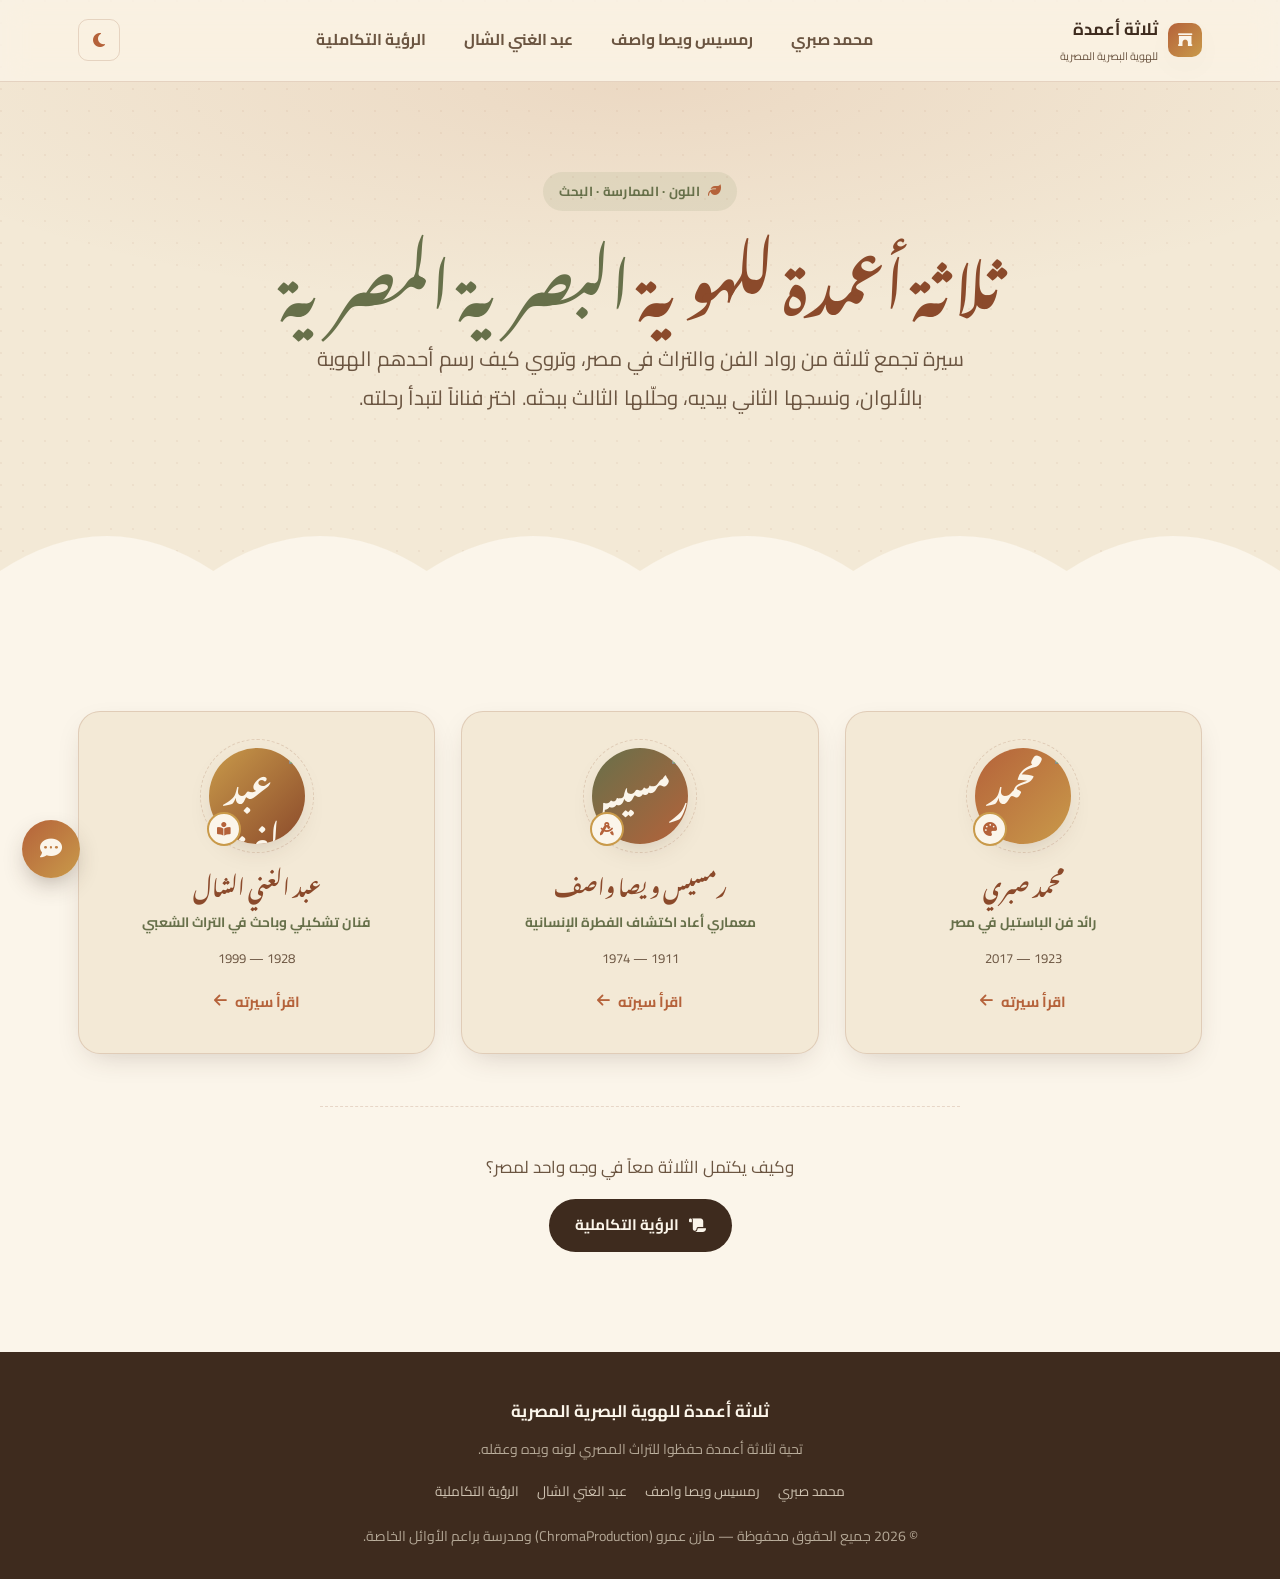
==== commit 962548dd: "Add files via upload" ====
--- a/index.html
+++ b/index.html
@@ -54,21 +54,21 @@
   <div class="container">
     <div class="picker-grid">
       <a class="picker-card reveal" href="sabry.html">
-        <div class="avatar avatar-md avatar-sabry p-icon">م<span class="avatar-badge"><i class="fa-solid fa-palette"></i></span></div>
+        <div class="avatar avatar-md avatar-sabry p-icon"><img class="avatar-img" src="img/sabry.jpg" alt="محمد صبري" loading="lazy"><span class="avatar-badge"><i class="fa-solid fa-palette"></i></span></div>
         <h3>محمد صبري</h3>
         <div class="p-role">رائد فن الباستيل في مصر</div>
         <div class="p-dates">1923 — 2017</div>
         <span class="p-cta">اقرأ سيرته <i class="fa-solid fa-arrow-left"></i></span>
       </a>
       <a class="picker-card reveal" href="wissa.html">
-        <div class="avatar avatar-md avatar-wissa p-icon">ر<span class="avatar-badge"><i class="fa-solid fa-compass-drafting"></i></span></div>
+        <div class="avatar avatar-md avatar-wissa p-icon"><img class="avatar-img" src="img/wissa.jpg" alt="رمسيس ويصا واصف" loading="lazy"><span class="avatar-badge"><i class="fa-solid fa-compass-drafting"></i></span></div>
         <h3>رمسيس ويصا واصف</h3>
         <div class="p-role">معماري أعاد اكتشاف الفطرة الإنسانية</div>
         <div class="p-dates">1911 — 1974</div>
         <span class="p-cta">اقرأ سيرته <i class="fa-solid fa-arrow-left"></i></span>
       </a>
       <a class="picker-card reveal" href="shal.html">
-        <div class="avatar avatar-md avatar-shal p-icon">ع<span class="avatar-badge"><i class="fa-solid fa-book-open-reader"></i></span></div>
+        <div class="avatar avatar-md avatar-shal p-icon"><img class="avatar-img" src="img/shal.jpg" alt="عبد الغني الشال" loading="lazy"><span class="avatar-badge"><i class="fa-solid fa-book-open-reader"></i></span></div>
         <h3>عبد الغني الشال</h3>
         <div class="p-role">فنان تشكيلي وباحث في التراث الشعبي</div>
         <div class="p-dates">1928 — 1999</div>
--- a/style.css
+++ b/style.css
@@ -346,6 +346,7 @@
   border-radius:50%; background:var(--cream); border:2px solid var(--gold);
   display:flex; align-items:center; justify-content:center; color:var(--clay);
 }
+.avatar-img{width:100%;height:100%;object-fit:cover;border-radius:50%;display:block;}
 
 .avatar-sabry{background:linear-gradient(135deg,var(--clay),var(--gold));}
 .avatar-wissa{background:linear-gradient(135deg,var(--pistachio-dark),var(--clay));}
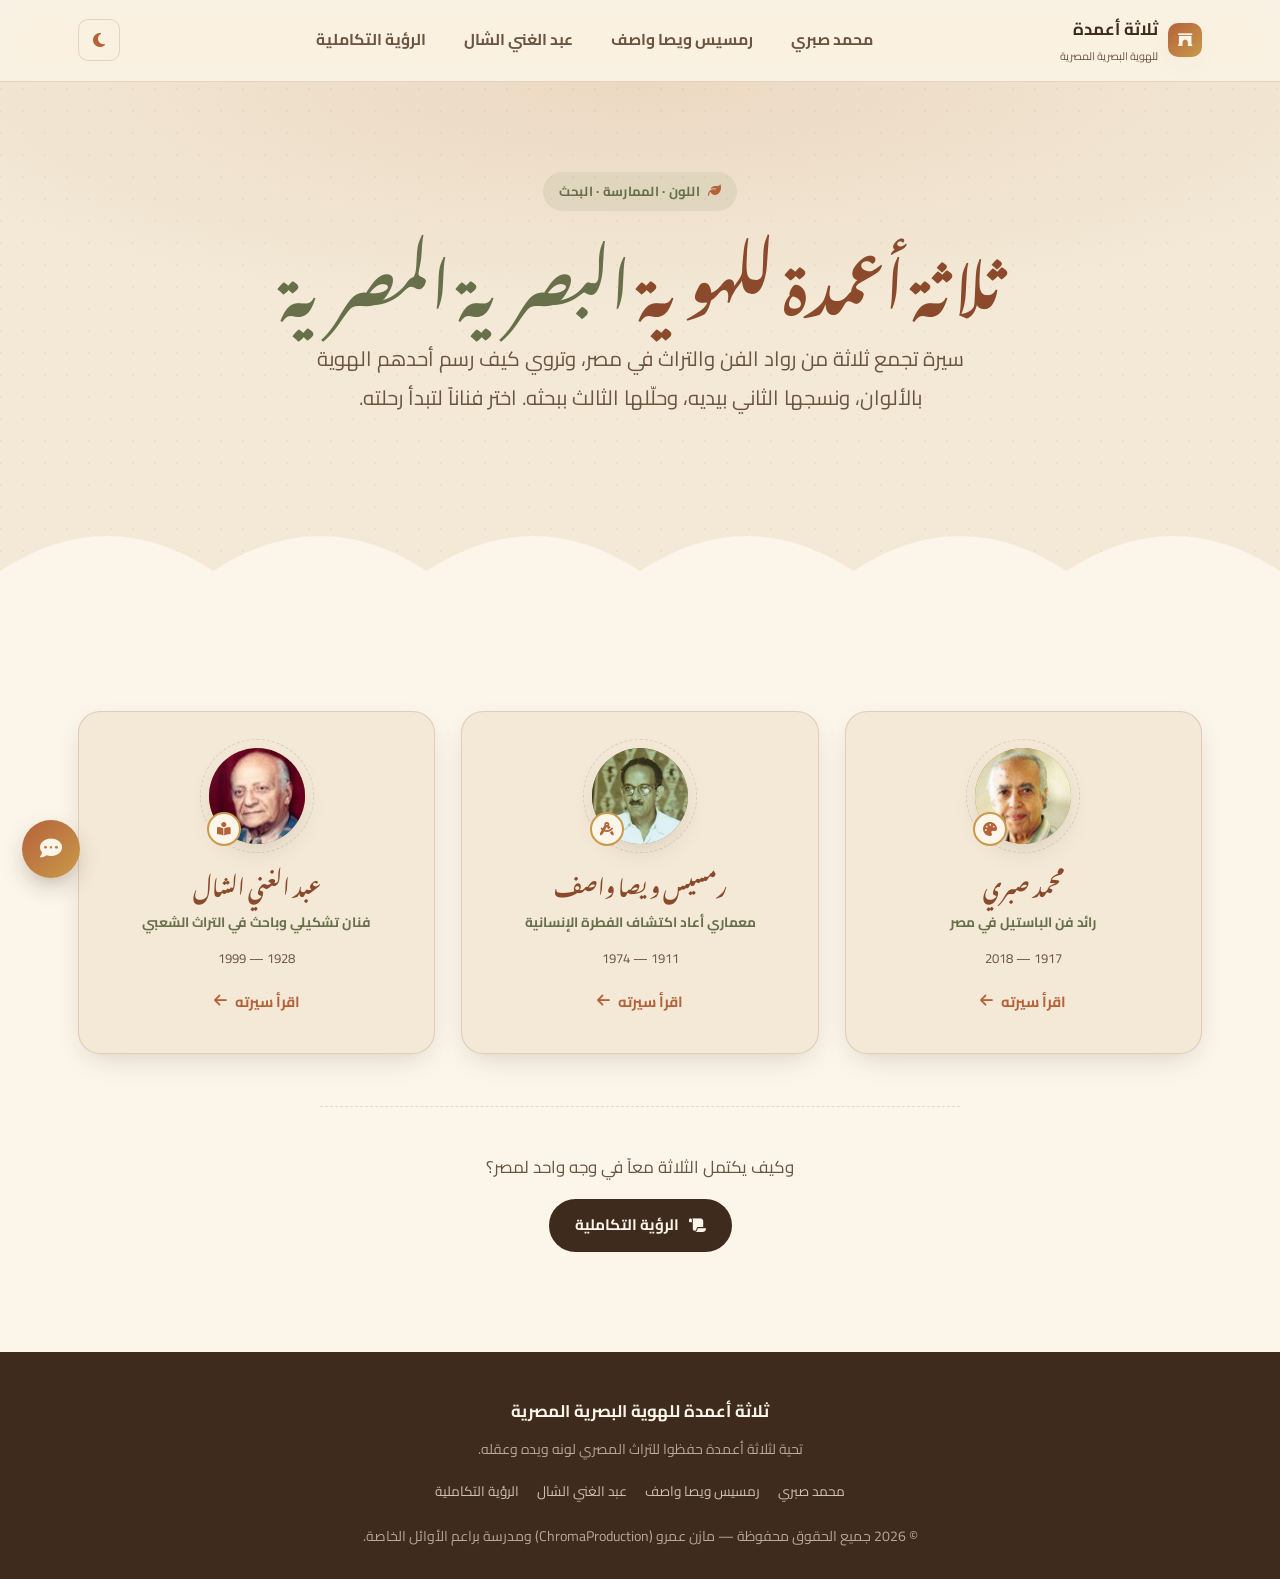
==== commit c98f71ab: "Add files via upload" ====
--- a/index.html
+++ b/index.html
@@ -57,7 +57,7 @@
         <div class="avatar avatar-md avatar-sabry p-icon"><img class="avatar-img" src="img/sabry.jpg" alt="محمد صبري" loading="lazy"><span class="avatar-badge"><i class="fa-solid fa-palette"></i></span></div>
         <h3>محمد صبري</h3>
         <div class="p-role">رائد فن الباستيل في مصر</div>
-        <div class="p-dates">1923 — 2017</div>
+        <div class="p-dates">1917 — 2018</div>
         <span class="p-cta">اقرأ سيرته <i class="fa-solid fa-arrow-left"></i></span>
       </a>
       <a class="picker-card reveal" href="wissa.html">
--- a/style.css
+++ b/style.css
@@ -114,7 +114,9 @@
   display:flex;align-items:center;justify-content:center;margin-inline-start:8px;
   transition:background .25s,transform .25s;flex:none;
 }
-#theme-toggle:hover{background:rgba(181,98,58,.1);transform:rotate(-14deg);}
+@media (hover:hover) and (pointer:fine){
+  #theme-toggle:hover{background:rgba(181,98,58,.1);transform:rotate(-14deg);}
+}
 :root[data-theme="dark"] #theme-toggle i.fa-moon{display:none;}
 :root:not([data-theme="dark"]) #theme-toggle i.fa-sun{display:none;}
 
@@ -157,14 +159,18 @@
   padding:36px 26px; text-align:center; box-shadow:var(--shadow-soft);
   transition:transform .3s ease, box-shadow .3s ease, background .3s ease;
 }
-.picker-card:hover{transform:translateY(-6px); background:var(--cream); box-shadow:0 18px 40px -14px rgba(62,43,30,.32);}
+@media (hover:hover) and (pointer:fine){
+  .picker-card:hover{transform:translateY(-6px); background:var(--cream); box-shadow:0 18px 40px -14px rgba(62,43,30,.32);}
+}
 .picker-card .p-icon{margin:0 auto 20px;}
 .picker-card h3{font-size:1.3rem;color:var(--clay-dark);margin-bottom:6px;}
 .picker-card .p-role{font-weight:700;font-size:.85rem;color:var(--pistachio-dark);margin-bottom:10px;}
 .picker-card .p-dates{font-size:.82rem;color:var(--ink-soft);margin-bottom:14px;}
 .picker-card .p-cta{display:inline-flex;align-items:center;gap:8px;font-weight:700;color:var(--clay);font-size:.92rem;}
 .picker-card .p-cta i{transition:transform .25s;}
-.picker-card:hover .p-cta i{transform:translateX(-4px);}
+@media (hover:hover) and (pointer:fine){
+  .picker-card:hover .p-cta i{transform:translateX(-4px);}
+}
 
 .vision-cta{
   max-width:640px;margin:52px auto 0;text-align:center;
@@ -219,8 +225,10 @@
   background:var(--cream);border:1px solid var(--border-soft);box-shadow:var(--shadow-soft);
   font-weight:700;color:var(--ink);transition:transform .25s,background .25s;flex:1 1 220px;
 }
-.page-nav a:hover{background:var(--clay);color:var(--cream);transform:translateY(-3px);}
-.page-nav a:hover i{color:var(--cream);}
+@media (hover:hover) and (pointer:fine){
+  .page-nav a:hover{background:var(--clay);color:var(--cream);transform:translateY(-3px);}
+  .page-nav a:hover i{color:var(--cream);}
+}
 .page-nav a i{color:var(--clay);transition:color .25s;}
 .page-nav .next{justify-content:flex-end;text-align:left;}
 .page-nav .prev{justify-content:flex-start;}
@@ -363,3 +371,11 @@
   .avatar-lg{width:120px;height:120px;font-size:2.9rem;}
   .avatar-lg .avatar-badge{width:40px;height:40px;font-size:1rem;}
 }
+
+/* ===================== Further Reading (external sources) ===================== */
+.more-links{margin-top:46px;padding-top:32px;border-top:1px dashed var(--border-soft);text-align:center;}
+.more-links .more-text{font-size:1.08rem;color:var(--ink-soft);}
+.more-inline-link{color:var(--clay);font-weight:800;text-decoration:underline;text-underline-offset:4px;}
+@media (hover:hover) and (pointer:fine){
+  .more-inline-link:hover{color:var(--clay-dark);}
+}
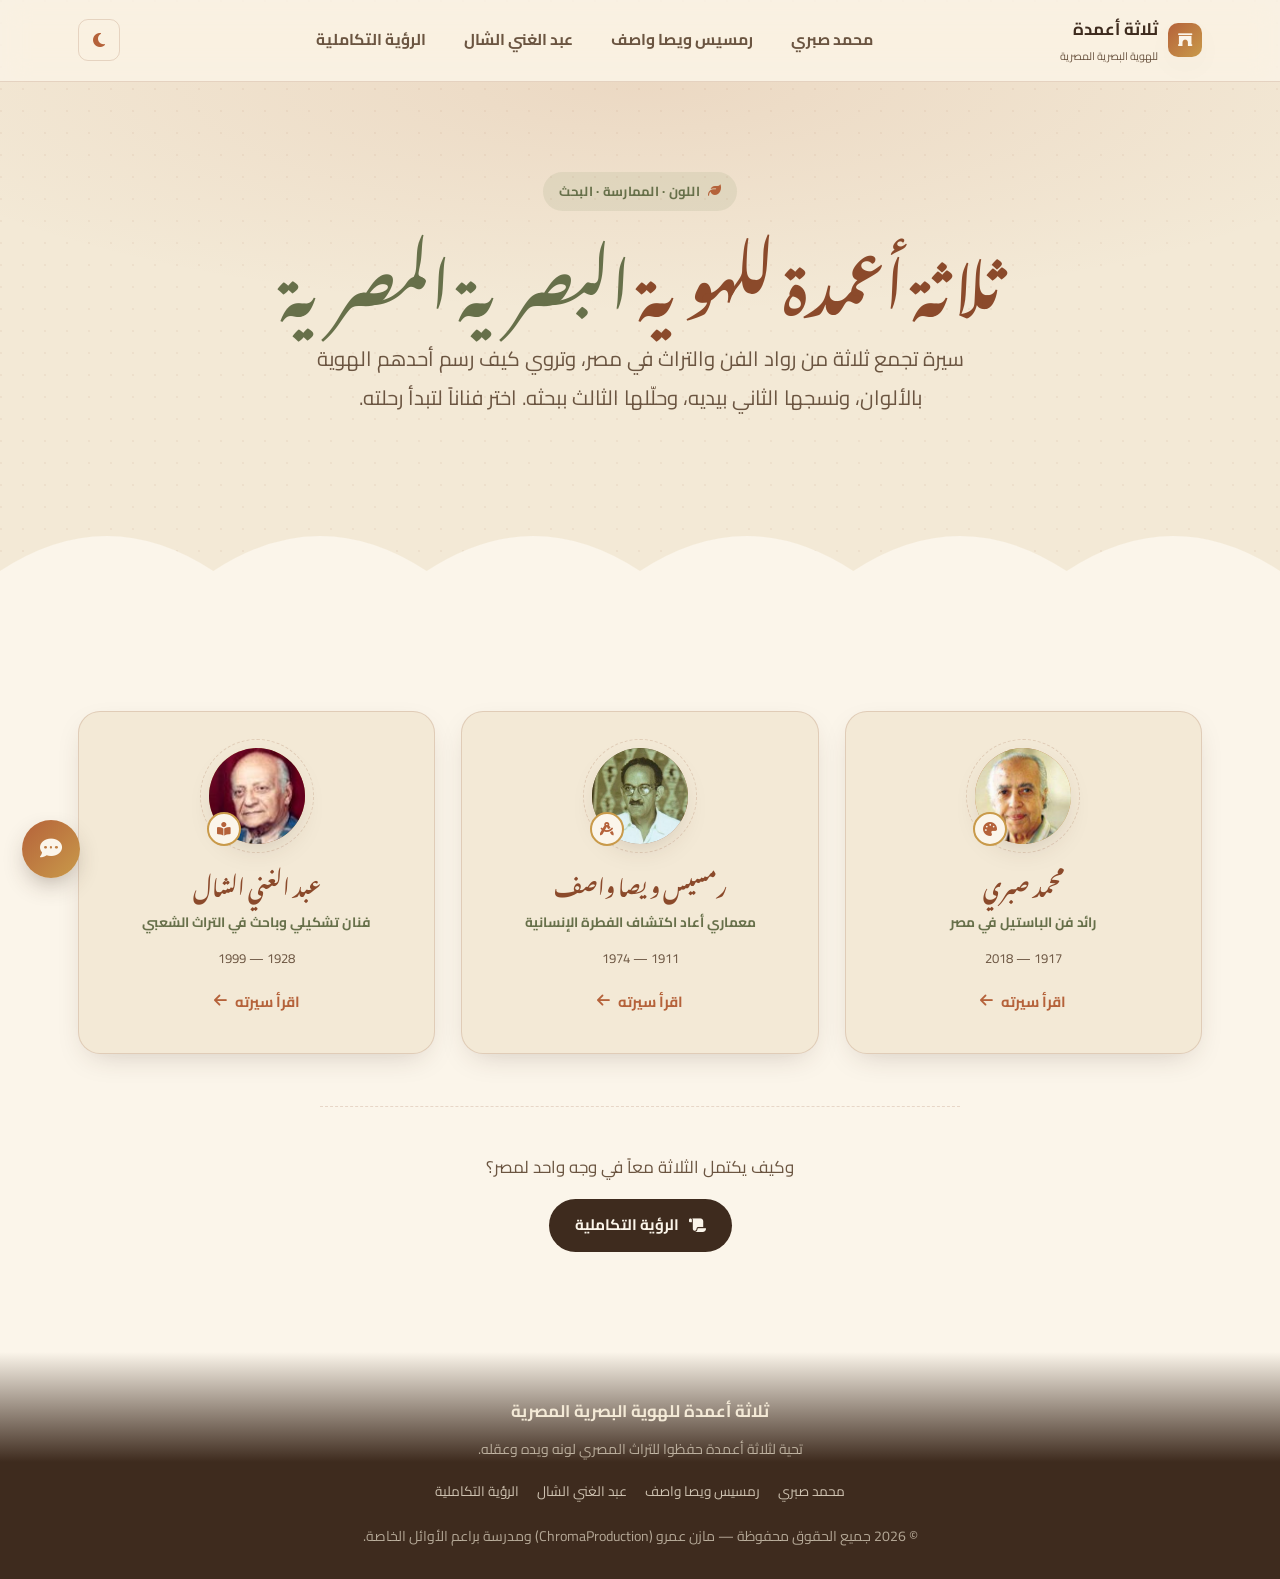
==== commit 1a8284fe: "Add files via upload" ====
--- a/index.html
+++ b/index.html
@@ -13,7 +13,7 @@
 <link rel="stylesheet" href="https://cdnjs.cloudflare.com/ajax/libs/font-awesome/6.5.1/css/all.min.css">
 <link rel="stylesheet" href="style.css">
 </head>
-<body>
+<body style="--pre-footer:var(--cream)">
 
 <div id="thread-progress"></div>
 
--- a/style.css
+++ b/style.css
@@ -260,8 +260,8 @@
 }
 
 /* ===================== Footer ===================== */
-footer{background:var(--footer-bg);color:var(--footer-text);padding:44px 0 30px;text-align:center;}
-footer .f-brand{font-weight:700;font-size:1.05rem;color:var(--cream);margin-bottom:8px;}
+footer{background:linear-gradient(180deg, var(--pre-footer, var(--beige)), var(--footer-bg) 110px);color:var(--footer-text);padding:44px 0 30px;text-align:center;}
+footer .f-brand{font-weight:700;font-size:1.05rem;color:var(--footer-text);margin-bottom:8px;}
 footer p{color:rgba(243,233,214,.65);font-size:.88rem;}
 footer .f-links{margin-top:16px;display:flex;justify-content:center;flex-wrap:wrap;gap:18px;font-size:.85rem;}
 footer .f-links a{color:rgba(243,233,214,.8);transition:color .2s;}
@@ -276,7 +276,9 @@
   display:flex;align-items:center;justify-content:center;
   box-shadow:0 10px 26px -8px rgba(62,43,30,.45);
   animation:faqPulse 2.6s ease-in-out infinite;
-}
+  transition:transform .35s ease, opacity .35s ease;
+}
+#faq-toggle.faq-hidden{transform:translateX(-140%); opacity:0; pointer-events:none; animation:none;}
 @keyframes faqPulse{
   0%,100%{box-shadow:0 10px 26px -8px rgba(62,43,30,.45), 0 0 0 0 rgba(181,98,58,.35);}
   50%{box-shadow:0 10px 26px -8px rgba(62,43,30,.45), 0 0 0 10px rgba(181,98,58,0);}
@@ -374,8 +376,15 @@
 
 /* ===================== Further Reading (external sources) ===================== */
 .more-links{margin-top:46px;padding-top:32px;border-top:1px dashed var(--border-soft);text-align:center;}
-.more-links .more-text{font-size:1.08rem;color:var(--ink-soft);}
-.more-inline-link{color:var(--clay);font-weight:800;text-decoration:underline;text-underline-offset:4px;}
-@media (hover:hover) and (pointer:fine){
-  .more-inline-link:hover{color:var(--clay-dark);}
-}
+.more-links .more-title{font-weight:800;font-size:1.02rem;color:var(--clay-dark);margin-bottom:16px;}
+.more-link-chip{
+  display:inline-flex;align-items:center;gap:9px;padding:11px 22px;border-radius:999px;
+  background:var(--cream);border:1px solid var(--border-soft);color:var(--clay-dark);
+  font-weight:700;font-size:.92rem;box-shadow:var(--shadow-soft);
+}
+.more-link-chip i{color:var(--clay);font-size:.8rem;}
+.more-links .more-note{margin-top:12px;font-size:.8rem;color:var(--ink-soft);}
+@media (hover:hover) and (pointer:fine){
+  .more-link-chip:hover{background:var(--clay);color:var(--cream);}
+  .more-link-chip:hover i{color:var(--cream);}
+}
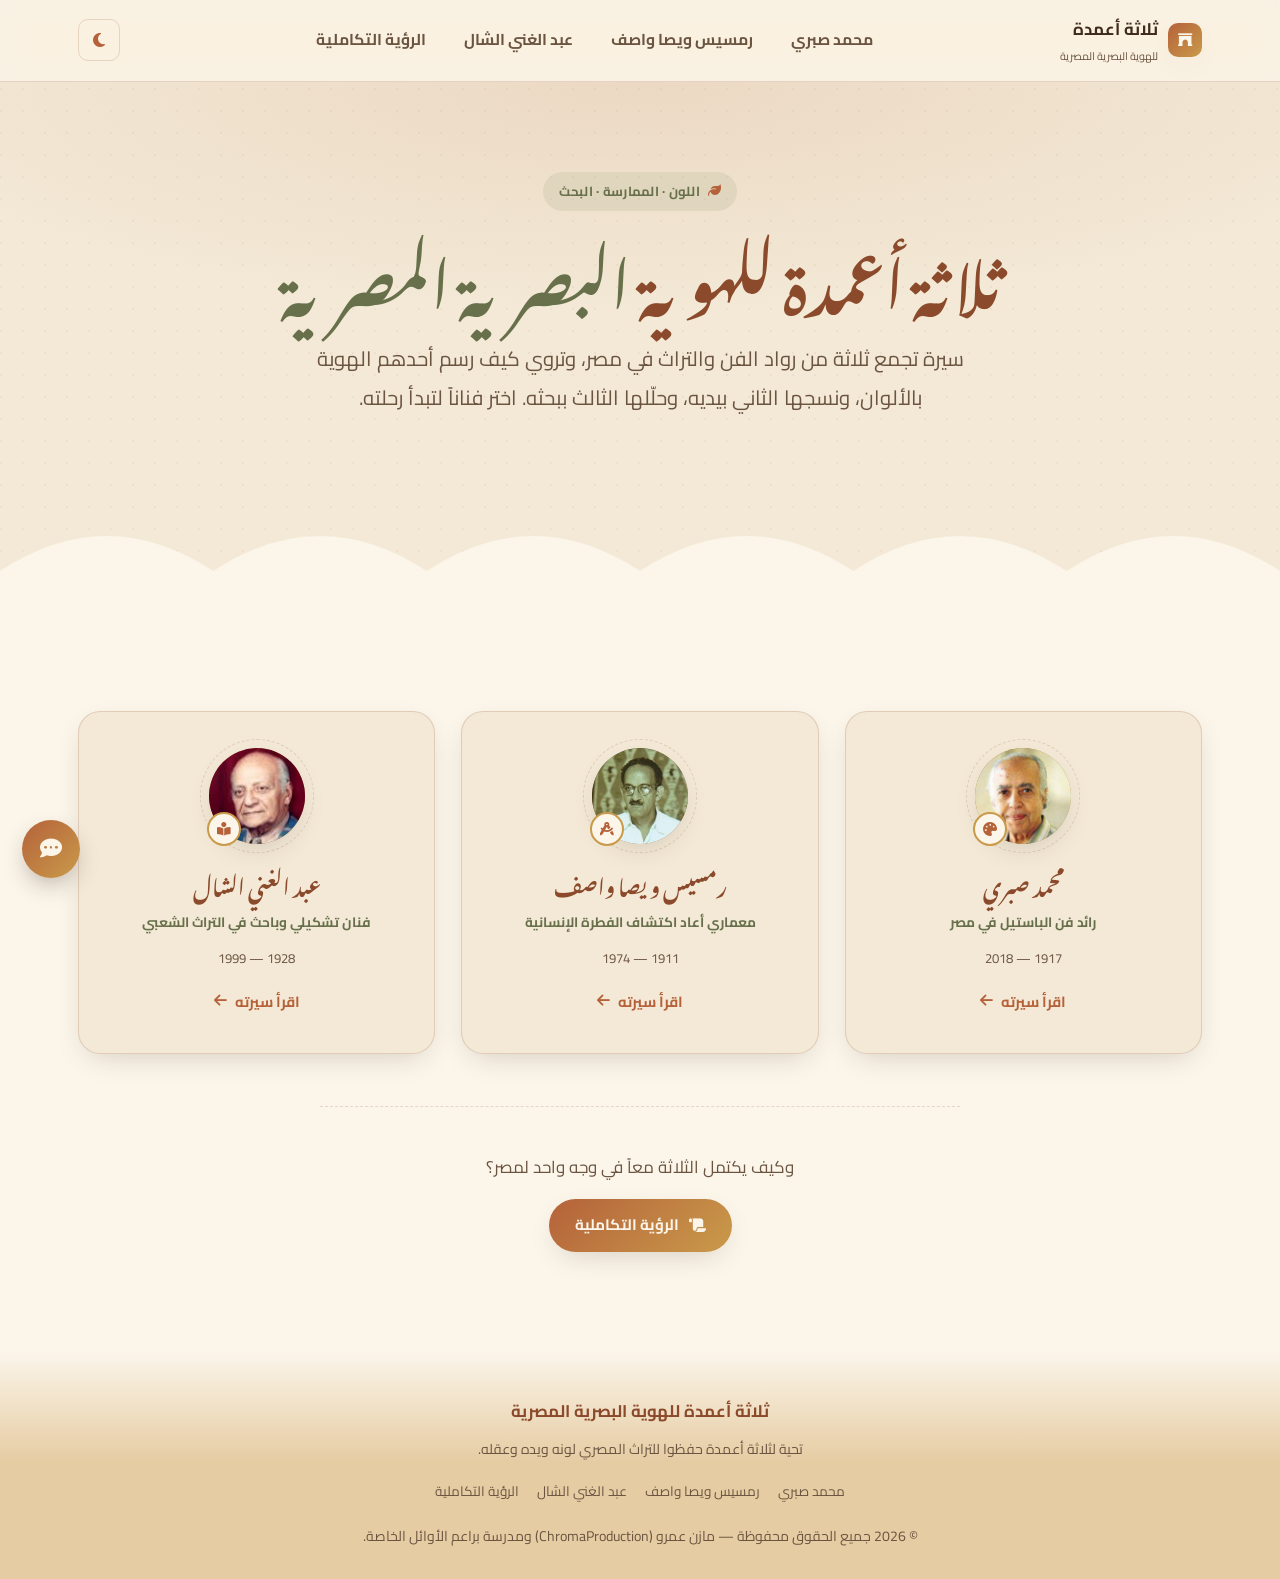
==== commit 47c4d5c5: "Add files via upload" ====
--- a/index.html
+++ b/index.html
@@ -10,7 +10,7 @@
 <link rel="preconnect" href="https://fonts.googleapis.com">
 <link rel="preconnect" href="https://fonts.gstatic.com" crossorigin>
 <link href="https://fonts.googleapis.com/css2?family=Cairo:wght@300;400;500;600;700;800&family=Noto+Nastaliq+Urdu:wght@400;600;700&display=swap" rel="stylesheet">
-<link rel="stylesheet" href="https://cdnjs.cloudflare.com/ajax/libs/font-awesome/6.5.1/css/all.min.css">
+<link rel="stylesheet" href="https://cdnjs.cloudflare.com/ajax/libs/font-awesome/6.5.1/css/all.min.css" integrity="sha512-DTOQO9RWCH3ppGqcWaEA1BIZOC6xxalwEsw9c2QQeAIftl+Vegovlnee1c9QX4TctnWMn13TZye+giMm8e2LwA==" crossorigin="anonymous" referrerpolicy="no-referrer">
 <link rel="stylesheet" href="style.css">
 </head>
 <body style="--pre-footer:var(--cream)">
@@ -99,16 +99,19 @@
 
 <script src="main.js"></script>
 <button id="faq-toggle" aria-label="اسأل عن الفنانين الثلاثة" aria-expanded="false"><i class="fa-solid fa-comment-dots"></i></button>
-<div id="faq-panel" role="dialog" aria-label="أسئلة عن الفنانين الثلاثة">
+<div id="faq-panel" role="dialog" aria-label="اسأل عن الفنانين الثلاثة">
   <div class="faq-head">
-    <span><i class="fa-solid fa-scroll"></i>اسأل عن الفنانين الثلاثة</span>
+    <span><i class="fa-solid fa-wand-magic-sparkles"></i>اسأل عن الفنانين الثلاثة</span>
     <button id="faq-close" aria-label="إغلاق"><i class="fa-solid fa-xmark"></i></button>
   </div>
-  <div class="faq-search-wrap">
-    <i class="fa-solid fa-magnifying-glass"></i>
-    <input type="text" id="faq-search" placeholder="دوّر على سؤال...">
+  <div class="faq-messages" id="faqMessages">
+    <div class="faq-bubble faq-bubble-bot"><p>أهلاً! اسألني أي حاجة عن محمد صبري ورمسيس ويصا واصف وعبد الغني الشال.</p></div>
   </div>
-  <div class="faq-list" id="faqList"></div>
+  <div class="faq-starters" id="faqStarters"></div>
+  <form id="faqForm">
+    <input type="text" id="faq-input" placeholder="اكتب سؤالك..." autocomplete="off">
+    <button type="submit" id="faq-send" aria-label="إرسال"><i class="fa-solid fa-paper-plane"></i></button>
+  </form>
 </div>
 <script src="bot.js"></script>
 
--- a/style.css
+++ b/style.css
@@ -19,6 +19,7 @@
   /* fixed tokens: stay constant across themes (footer stays a stable dark band) */
   --footer-bg:#3E2B1E;
   --footer-text:#F3E9D6;
+  --footer-tone:#E6CCA3;
   --cream-rgb:251,245,234;
 }
 
@@ -37,6 +38,7 @@
   --border-soft:rgba(243,233,214,.14);
   --shadow-soft:0 12px 30px -12px rgba(0,0,0,.55);
   --cream-rgb:46,34,25;
+  --footer-tone:#170E09;
 }
 :root[data-theme="dark"] body{
   background-image:radial-gradient(circle at 1px 1px, rgba(243,233,214,.05) 1px, transparent 1px);
@@ -179,9 +181,12 @@
 .vision-cta p{color:var(--ink-soft);margin-bottom:16px;}
 .vision-link{
   display:inline-flex;align-items:center;gap:10px;padding:12px 26px;border-radius:999px;
-  background:var(--ink);color:var(--cream);font-weight:700;font-size:.95rem;transition:background .25s;
-}
-.vision-link:hover{background:var(--clay-dark);}
+  background:linear-gradient(135deg,var(--clay),var(--gold));color:var(--cream);font-weight:700;font-size:.95rem;
+  box-shadow:var(--shadow-soft); transition:transform .25s;
+}
+@media (hover:hover) and (pointer:fine){
+  .vision-link:hover{transform:translateY(-2px);}
+}
 
 @media (max-width:860px){.picker-grid{grid-template-columns:1fr;}}
 
@@ -260,12 +265,12 @@
 }
 
 /* ===================== Footer ===================== */
-footer{background:linear-gradient(180deg, var(--pre-footer, var(--beige)), var(--footer-bg) 110px);color:var(--footer-text);padding:44px 0 30px;text-align:center;}
-footer .f-brand{font-weight:700;font-size:1.05rem;color:var(--footer-text);margin-bottom:8px;}
-footer p{color:rgba(243,233,214,.65);font-size:.88rem;}
+footer{background:linear-gradient(180deg, var(--pre-footer, var(--cream)), var(--footer-tone) 110px);color:var(--ink);padding:44px 0 30px;text-align:center;}
+footer .f-brand{font-weight:700;font-size:1.05rem;color:var(--clay-dark);margin-bottom:8px;}
+footer p{color:var(--ink-soft);font-size:.88rem;}
 footer .f-links{margin-top:16px;display:flex;justify-content:center;flex-wrap:wrap;gap:18px;font-size:.85rem;}
-footer .f-links a{color:rgba(243,233,214,.8);transition:color .2s;}
-footer .f-links a:hover{color:var(--gold);}
+footer .f-links a{color:var(--ink-soft);transition:color .2s;}
+footer .f-links a:hover{color:var(--clay);}
 
 /* ===================== FAQ Bot Widget ===================== */
 #faq-toggle{
@@ -308,32 +313,44 @@
 .faq-head i{margin-left:8px;}
 #faq-close{background:none;border:none;color:var(--cream);font-size:1rem;cursor:pointer;padding:4px;}
 
-.faq-search-wrap{
+.faq-messages{overflow-y:auto;padding:14px 16px;flex:1;display:flex;flex-direction:column;gap:10px;}
+.faq-starters{display:flex;flex-wrap:wrap;gap:8px;padding:0 16px 12px;flex:none;}
+.faq-chip{
+  background:var(--beige);border:1px solid var(--border-soft);border-radius:999px;
+  padding:8px 14px;font-family:'Cairo',sans-serif;font-size:.8rem;font-weight:600;
+  color:var(--clay-dark);cursor:pointer;
+}
+@media (hover:hover) and (pointer:fine){
+  .faq-chip:hover{background:var(--clay);color:var(--cream);}
+}
+
+.faq-bubble{max-width:82%;border-radius:16px;padding:10px 14px;}
+.faq-bubble p{margin:0;font-size:.88rem;line-height:1.75;}
+.faq-bubble-bot{align-self:flex-start;background:var(--beige);color:var(--ink);border-bottom-right-radius:4px;}
+.faq-bubble-user{align-self:flex-end;background:linear-gradient(135deg,var(--clay),var(--gold));color:var(--cream);border-bottom-left-radius:4px;}
+
+.faq-typing{display:flex;align-items:center;gap:4px;padding:14px;}
+.faq-typing span{width:6px;height:6px;border-radius:50%;background:var(--ink-soft);animation:faqTyping 1.2s infinite ease-in-out;}
+.faq-typing span:nth-child(2){animation-delay:.2s;}
+.faq-typing span:nth-child(3){animation-delay:.4s;}
+@keyframes faqTyping{0%,60%,100%{opacity:.3;transform:translateY(0);}30%{opacity:1;transform:translateY(-3px);}}
+
+#faqForm{
   display:flex;align-items:center;gap:8px;
-  margin:14px 16px 6px; padding:9px 14px;
-  background:var(--beige); border:1px solid var(--border-soft); border-radius:999px;
-  flex:none;
-}
-.faq-search-wrap i{color:var(--ink-soft);font-size:.85rem;}
-#faq-search{
-  border:none;background:transparent;outline:none;font-family:'Cairo',sans-serif;
-  font-size:.88rem;color:var(--ink);width:100%;
-}
-
-.faq-list{overflow-y:auto;padding:8px 14px 16px;flex:1;}
-.faq-empty{color:var(--ink-soft);font-size:.88rem;text-align:center;padding:20px 0;}
-.faq-item{border-bottom:1px solid var(--border-soft);}
-.faq-item:last-child{border-bottom:none;}
-.faq-q{
-  width:100%;display:flex;align-items:center;justify-content:space-between;gap:10px;
-  background:none;border:none;cursor:pointer;text-align:right;
-  padding:12px 2px; font-family:'Cairo',sans-serif;font-weight:700;font-size:.88rem;color:var(--ink);
-}
-.faq-q i{color:var(--clay);font-size:.75rem;transition:transform .25s;flex:none;}
-.faq-item.open .faq-q i{transform:rotate(180deg);}
-.faq-a{max-height:0;overflow:hidden;transition:max-height .3s ease;}
-.faq-item.open .faq-a{max-height:220px;}
-.faq-a p{padding:0 2px 14px;color:var(--ink-soft);font-size:.85rem;line-height:1.8;}
+  padding:12px 14px;border-top:1px solid var(--border-soft);flex:none;
+}
+#faq-input{
+  flex:1;border:1px solid var(--border-soft);background:var(--beige);border-radius:999px;
+  padding:10px 16px;font-family:'Cairo',sans-serif;font-size:.88rem;color:var(--ink);outline:none;
+}
+#faq-input:focus{border-color:var(--clay);}
+#faq-send{
+  width:40px;height:40px;border-radius:50%;border:none;flex:none;cursor:pointer;
+  background:linear-gradient(135deg,var(--clay),var(--gold));color:var(--cream);
+  display:flex;align-items:center;justify-content:center;font-size:.95rem;
+}
+#faq-send:disabled{opacity:.5;cursor:not-allowed;}
+
 
 @media (max-width:480px){
   #faq-toggle{bottom:16px;left:16px;width:52px;height:52px;font-size:1.2rem;}
